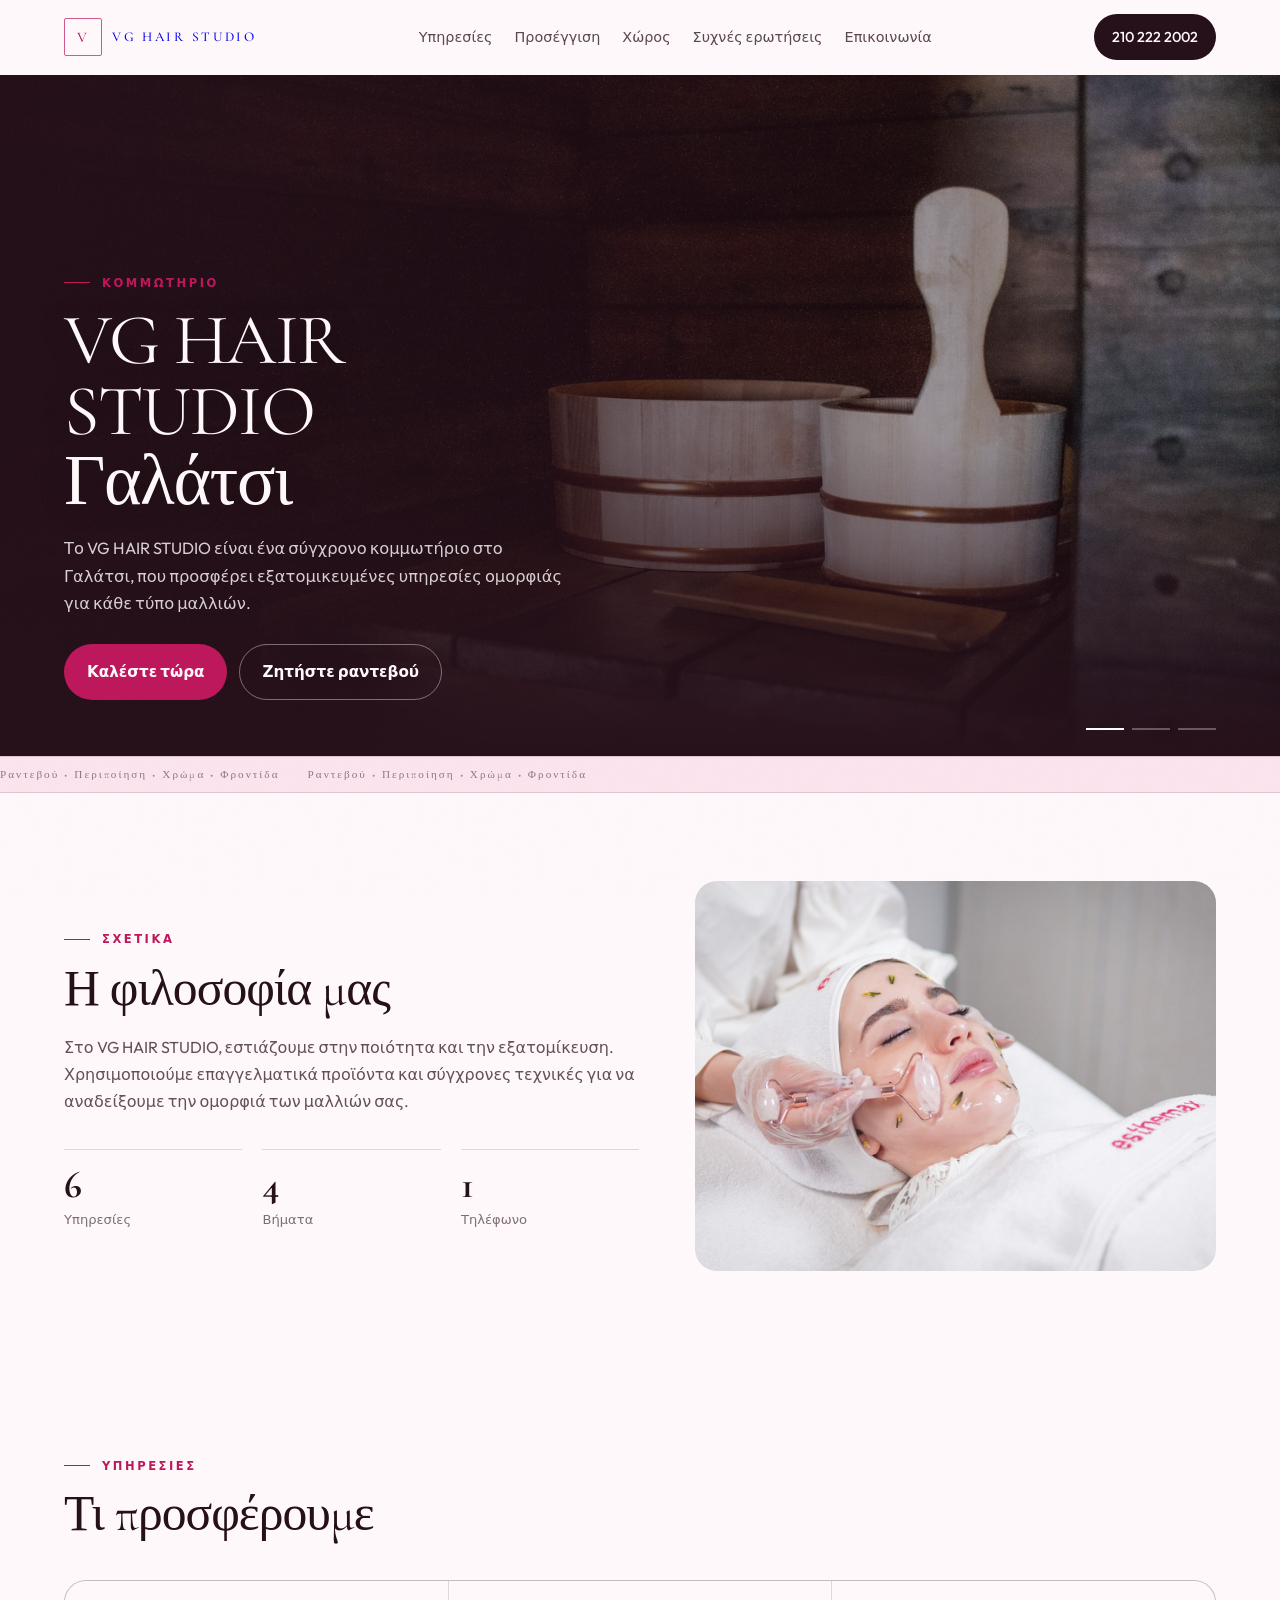
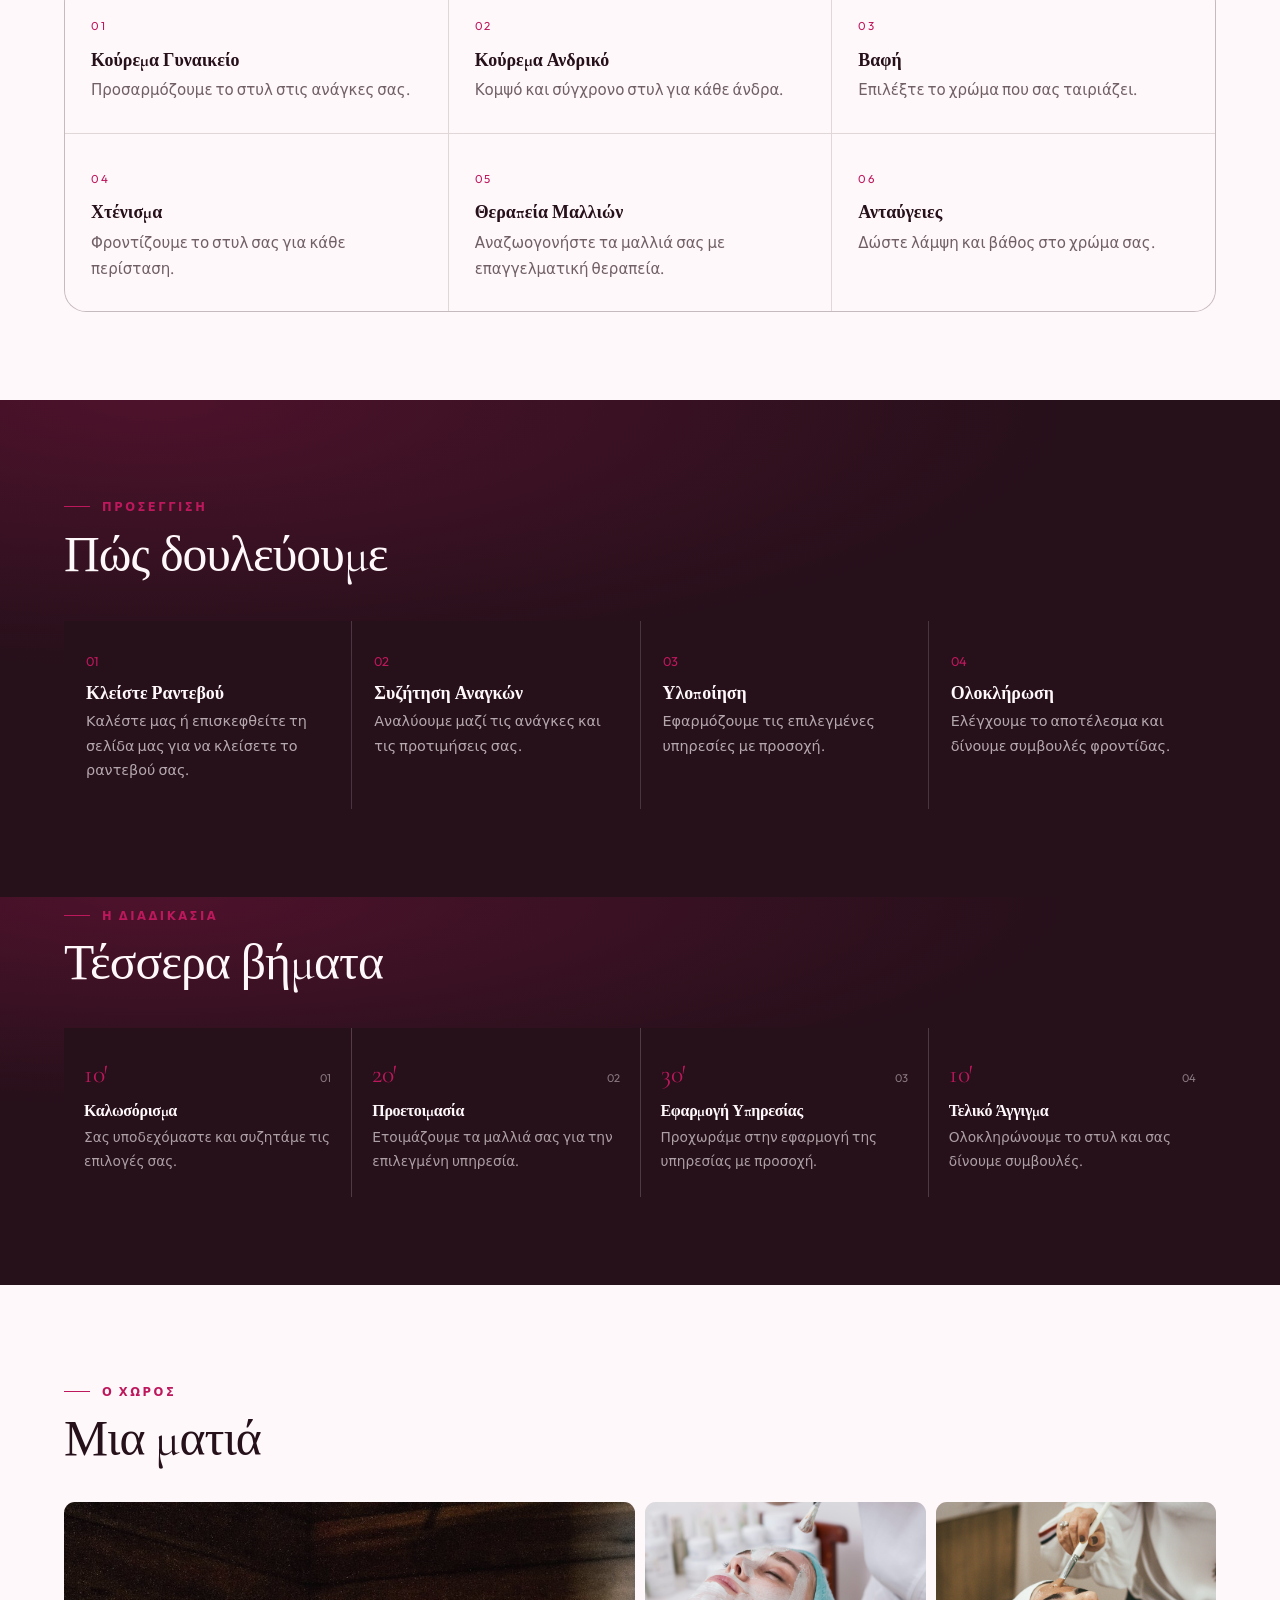
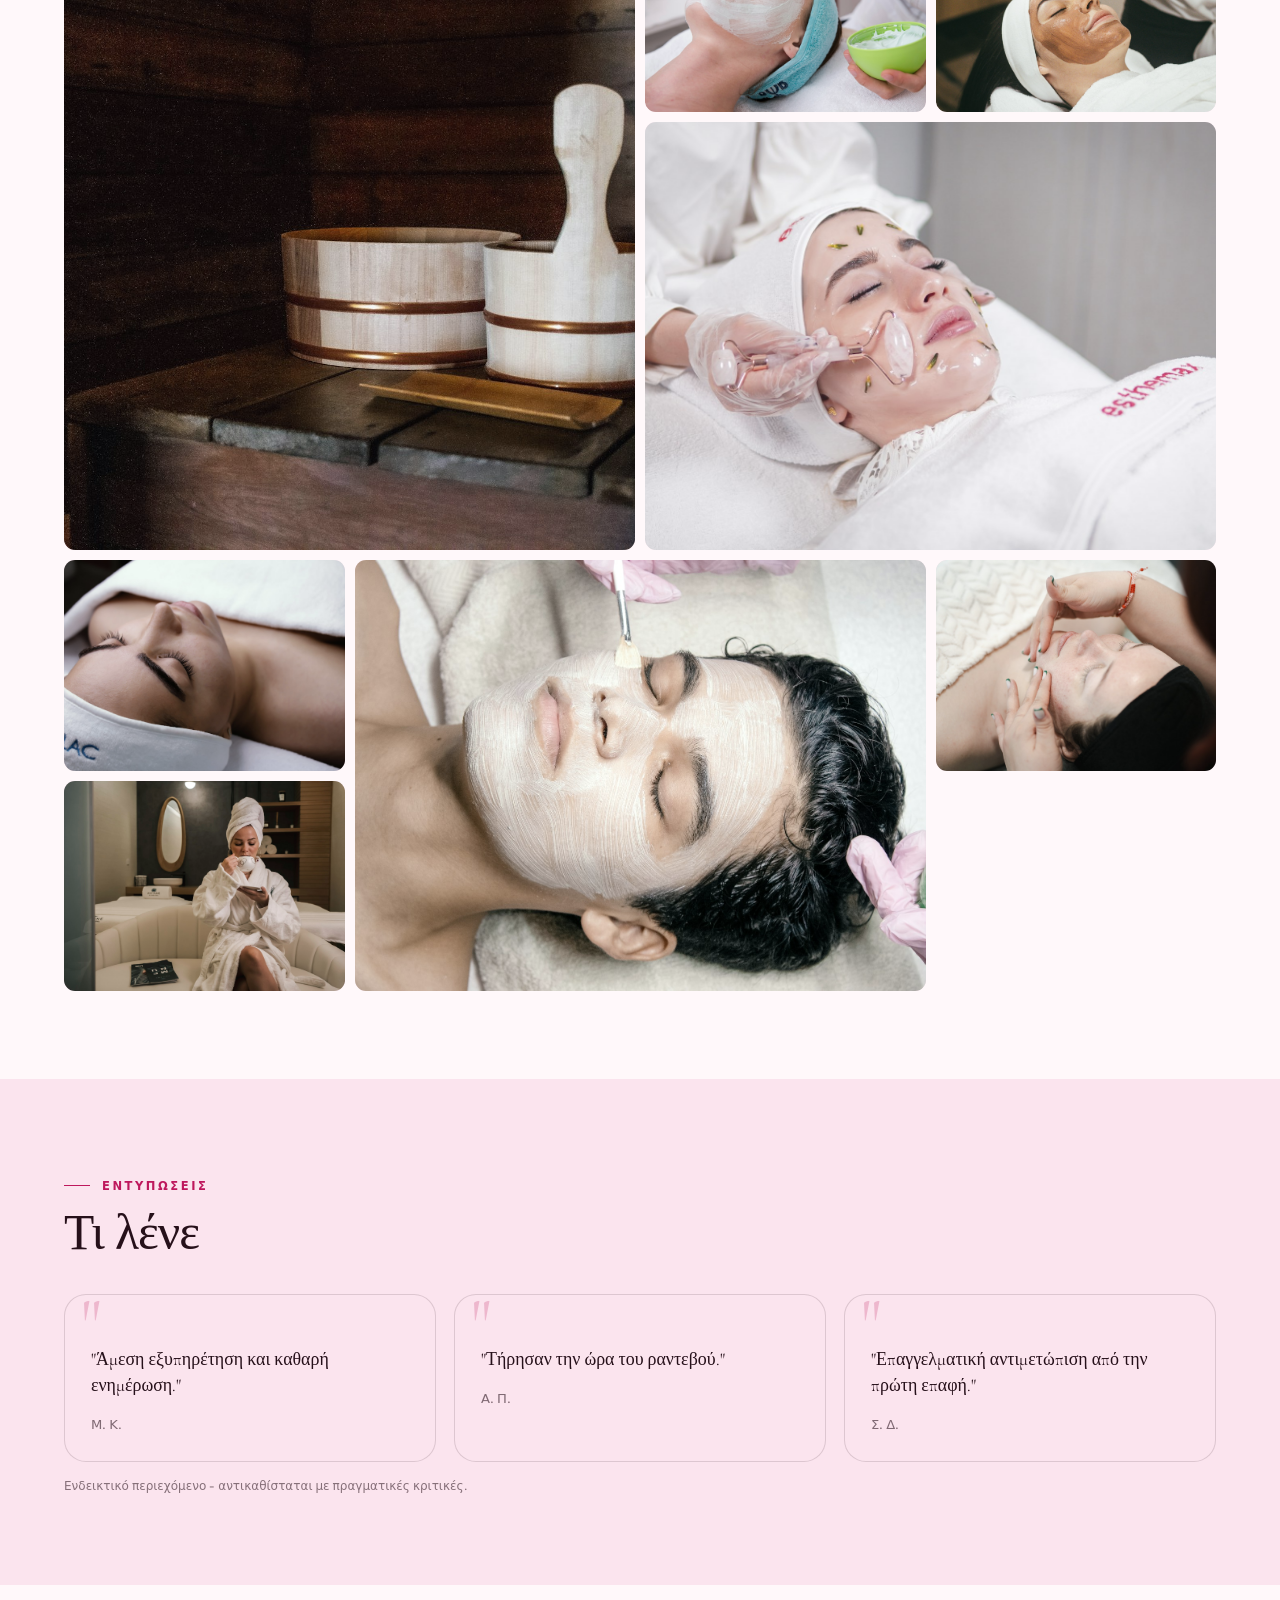
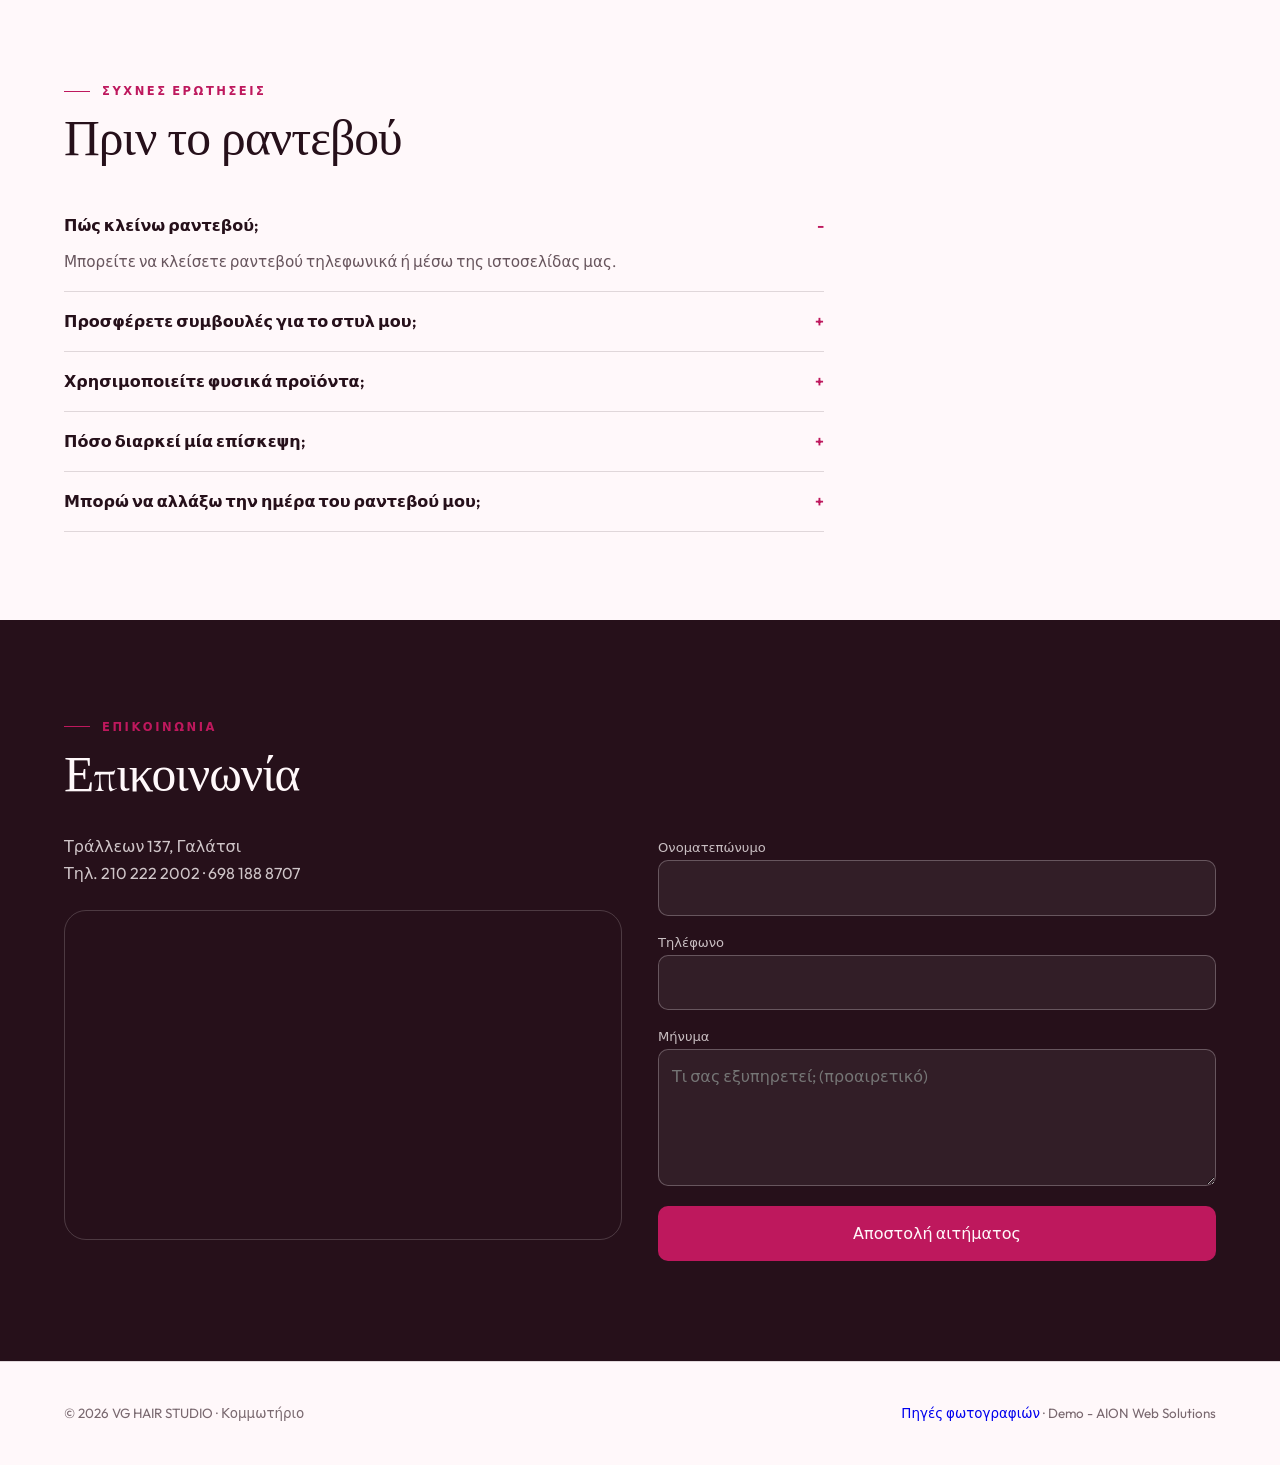
==== index.html @ d547a5a9 "deploy index.html" ====
<!doctype html>
<html lang="el"><head>
<meta charset="utf-8"><meta name="viewport" content="width=device-width, initial-scale=1">
<title>VG HAIR STUDIO - Κομμωτήριο στο Γαλάτσι</title>
<meta name="description" content="VG HAIR STUDIO, Κομμωτήριο - Τράλλεων 137, Γαλάτσι. Τηλέφωνο 210 222 2002.">
<meta name="theme-color" content="#26101a">
<meta property="og:title" content="VG HAIR STUDIO - Κομμωτήριο">
<meta property="og:description" content="Τράλλεων 137, Γαλάτσι">
<meta property="og:type" content="website">
<link rel="preconnect" href="https://fonts.googleapis.com"><link rel="preconnect" href="https://fonts.gstatic.com" crossorigin>
<link href="https://fonts.googleapis.com/css2?family=Cormorant+Garamond:ital,wght@0,400;0,600;1,400&family=Outfit:wght@300;400;500;600&display=swap" rel="stylesheet">
<link rel="icon" href="data:image/svg+xml,<svg xmlns='http://www.w3.org/2000/svg' viewBox='0 0 64 64'><rect width='64' height='64' rx='14' fill='%23be185d'/><text x='32' y='44' font-size='30' text-anchor='middle' fill='%23fff8fa' font-family='serif'>V</text></svg>">
<script type="application/ld+json">{"@context":"https://schema.org","@type":"LocalBusiness","name":"VG HAIR STUDIO","address":{"@type":"PostalAddress","streetAddress":"Τράλλεων 137, Γαλάτσι","addressLocality":"Γαλάτσι","addressCountry":"GR"}","telephone":"210 222 2002","url":""}</script>
<style>
:root{--ink:#26101a;--paper:#fff8fa;--accent:#be185d;--accent2:#831843;--soft:#fbe4ee;--line:color-mix(in srgb,var(--ink) 14%,transparent);--r:22px}
*{box-sizing:border-box}html{scroll-behavior:smooth}
body{margin:0;background:var(--paper);color:var(--ink);font-family:'Outfit', system-ui, sans-serif;line-height:1.7;-webkit-font-smoothing:antialiased;overflow-x:hidden}
img{display:block;max-width:100%}
.wrap{width:min(1180px,90vw);margin:0 auto}
h1,h2,h3,h4{font-family:'Cormorant Garamond', Georgia, serif;line-height:1.06;letter-spacing:-.02em;margin:0}
h1{font-size:clamp(2.4rem,5.6vw,4.6rem);font-weight:400}h1.long{font-size:clamp(2rem,4.4vw,3.5rem)}
h2{font-size:clamp(1.9rem,4vw,3.1rem);font-weight:400}
h3{font-size:1.12rem;letter-spacing:0}
p{margin:0}
.kicker{font-size:.72rem;letter-spacing:.22em;text-transform:uppercase;color:var(--accent);font-weight:600}
header{position:fixed;inset:0 0 auto;z-index:60;background:var(--paper);border-bottom:1px solid transparent;box-shadow:0 1px 0 color-mix(in srgb,var(--ink) 8%,transparent)}
.nav{display:flex;align-items:center;justify-content:space-between;gap:16px;padding:14px 0}
.wordmark{display:flex;align-items:center;gap:10px;font-family:'Cormorant Garamond', Georgia, serif;font-size:1.15rem;text-decoration:none}
.wm{width:38px;height:38px;border-radius:10px;background:var(--accent);color:var(--paper);display:grid;place-items:center;font-size:1.05rem}
.nav-links{display:flex;gap:22px;font-size:.9rem}
.nav-links a{text-decoration:none;color:color-mix(in srgb,var(--ink) 76%,transparent)}
.tel{display:inline-flex;align-items:center;gap:8px;background:var(--ink);color:var(--paper);text-decoration:none;padding:11px 18px;border-radius:999px;font-size:.9rem;font-weight:500;white-space:nowrap}
.nav-actions{display:flex;align-items:center;gap:10px}
.burger{display:none;width:42px;height:42px;border:1px solid var(--line);background:transparent;border-radius:10px;cursor:pointer;padding:0;position:relative;align-items:center;justify-content:center}
.burger span,.burger span::before,.burger span::after{display:block;width:18px;height:1.5px;background:var(--ink);content:'';position:absolute;transition:transform .3s ease,opacity .2s ease}
.burger span::before{top:-6px}.burger span::after{top:6px}
.burger[aria-expanded="true"] span{background:transparent}
.burger[aria-expanded="true"] span::before{transform:translateY(6px) rotate(45deg)}
.burger[aria-expanded="true"] span::after{transform:translateY(-6px) rotate(-45deg)}
.mobile-drawer{position:fixed;inset:68px 0 auto;z-index:59;background:var(--paper);border-bottom:1px solid var(--line);display:none;flex-direction:column;padding:10px 5vw 26px;gap:2px;box-shadow:0 18px 40px color-mix(in srgb,var(--ink) 12%,transparent)}
.mobile-drawer.on{display:flex}
.mobile-drawer a{text-decoration:none;color:var(--ink);padding:14px 0;border-bottom:1px solid var(--line);font-size:1rem}
.mobile-drawer a:last-child{border-bottom:0}
@media(max-width:820px){.nav-links{display:none}.burger{display:flex}}
.hero{position:relative;height:84vh;min-height:560px;display:grid;align-items:end;overflow:hidden;color:var(--paper)}
.slide{position:absolute;inset:0;opacity:0;transform:scale(1.04);transition:opacity 1.1s ease,transform 7s linear}
.slide.on{opacity:1;transform:scale(1)}
.slide img{width:100%;height:100%;object-fit:cover;filter:saturate(.75) contrast(1.02)}
.scrim{position:absolute;inset:0;background:linear-gradient(90deg,color-mix(in srgb,var(--ink) 92%,transparent) 0%,color-mix(in srgb,var(--ink) 62%,transparent) 46%,color-mix(in srgb,var(--ink) 12%,transparent) 100%),linear-gradient(0deg,var(--ink) 0%,transparent 42%)}
.hero-in{position:relative;z-index:2;padding-bottom:56px;width:100%}
.hero h1{max-width:15ch;margin:14px 0 18px}
.hero .lead{max-width:46ch;color:color-mix(in srgb,var(--paper) 82%,transparent);font-size:1.02rem}
.hero-cta{display:flex;gap:12px;flex-wrap:wrap;margin-top:26px}
.btn{display:inline-flex;align-items:center;gap:10px;padding:14px 22px;border-radius:999px;text-decoration:none;font-weight:600;font-size:.95rem;border:1px solid transparent;transition:.25s}
.btn.solid{background:var(--accent);color:var(--paper)}
.btn.line{border-color:color-mix(in srgb,var(--paper) 40%,transparent);color:var(--paper)}
.btn:hover{transform:translateY(-4px)}
.dots{position:absolute;right:max(5vw,24px);bottom:26px;display:flex;gap:8px;z-index:3}
.dots button{width:38px;height:2px;background:rgba(255,255,255,.30);border:0;padding:0;cursor:pointer}
.dots button.on{background:#fff}
.marquee{border-block:1px solid var(--line);overflow:hidden;background:var(--soft)}
.marquee-track{display:flex;gap:28px;width:max-content;padding:14px 0;animation:mq 26s linear infinite;font-family:'Cormorant Garamond', Georgia, serif;font-size:1rem;color:color-mix(in srgb,var(--ink) 88%,transparent)}
.marquee-track i{color:var(--accent);font-style:normal}
@keyframes mq{to{transform:translateX(-50%)}}
@media(prefers-reduced-motion:reduce){.marquee-track{animation:none}}
@media(prefers-reduced-motion:reduce){.reveal{opacity:1!important;transform:none!important;transition:none!important}.stagger>*{opacity:1!important;transform:none!important;transition:none!important}}
section{padding:88px 0}
.reveal{opacity:0;transform:translateY(24px);transition:opacity .7s ease,transform .7s ease}
.reveal.in{opacity:1;transform:none}
/* stagger 80ms — children fade in sequentially */
.stagger>*{opacity:0;transform:translateY(18px);transition:opacity .6s cubic-bezier(.22,.61,.36,1),transform .6s cubic-bezier(.22,.61,.36,1)}
.stagger.in>*{opacity:1;transform:none}
.stagger.in>*:nth-child(1){transition-delay:0ms}
.stagger.in>*:nth-child(2){transition-delay:80ms}
.stagger.in>*:nth-child(3){transition-delay:160ms}
.stagger.in>*:nth-child(4){transition-delay:240ms}
.stagger.in>*:nth-child(5){transition-delay:320ms}
.stagger.in>*:nth-child(6){transition-delay:400ms}
.stagger.in>*:nth-child(7){transition-delay:480ms}
.stagger.in>*:nth-child(8){transition-delay:560ms}
.stagger.in>*:nth-child(9){transition-delay:640ms}
.about{display:grid;grid-template-columns:1.05fr .95fr;gap:56px;align-items:center}
@media(max-width:900px){.about{grid-template-columns:1fr;gap:32px}}
.about-media{position:relative;aspect-ratio:4/3;border-radius:var(--r);overflow:hidden}
.about-media img{position:absolute;inset:0;width:100%;height:100%;object-fit:cover;opacity:0;transition:opacity 1.2s ease}
.about-media img.on{opacity:1}
.svc-grid{display:grid;grid-template-columns:repeat(3,1fr);gap:1px;background:var(--line);border:1px solid var(--line);border-radius:var(--r);overflow:hidden;margin-top:40px}
@media(max-width:900px){.svc-grid{grid-template-columns:1fr 1fr}}
@media(max-width:560px){.svc-grid{grid-template-columns:1fr}}
.svc{background:var(--paper);padding:30px 26px}
.svc-n{font-size:.72rem;color:var(--accent);letter-spacing:.16em}
.svc h3{margin:12px 0 8px}.svc p{color:color-mix(in srgb,var(--ink) 66%,transparent);font-size:.94rem}
.dark{background:var(--ink);color:var(--paper);position:relative;overflow:hidden}
.dark::before{content:'';position:absolute;inset:0;background:radial-gradient(120% 90% at 12% 0%,color-mix(in srgb,var(--accent) 26%,transparent),transparent 60%)}
.dark .wrap{position:relative}
.steps{display:grid;grid-template-columns:repeat(4,1fr);gap:1px;background:color-mix(in srgb,var(--paper) 16%,transparent);margin-top:40px}
@media(max-width:900px){.steps{grid-template-columns:1fr 1fr}}
.step{background:var(--ink);padding:26px 22px}
.step-n{color:var(--accent);font-size:.8rem}
.step h3{color:var(--paper);margin:10px 0 6px}
.step p{color:color-mix(in srgb,var(--paper) 66%,transparent);font-size:.9rem}
.tl-grid{display:grid;grid-template-columns:repeat(4,1fr);gap:1px;background:color-mix(in srgb,var(--paper) 18%,transparent);margin-top:38px}
@media(max-width:900px){.tl-grid{grid-template-columns:1fr 1fr}}
.tl{background:var(--ink);padding:24px 20px;position:relative;overflow:hidden}
.tl::after{content:'';position:absolute;left:0;bottom:0;height:2px;width:0;background:var(--accent);transition:width .5s}
.tl:hover::after{width:100%}
.tl-top{display:flex;justify-content:space-between;align-items:baseline}
.tl-h{font-family:'Cormorant Garamond', Georgia, serif;font-size:1.6rem;color:var(--accent)}
.tl-n{font-size:.7rem;color:color-mix(in srgb,var(--paper) 45%,transparent)}
.tl h4{color:var(--paper);margin:8px 0 6px;font-size:1rem}
.tl p{color:color-mix(in srgb,var(--paper) 62%,transparent);font-size:.86rem}
.stats{display:grid;grid-template-columns:repeat(3,1fr);gap:20px;margin-top:34px}
.stat{border-top:1px solid var(--line);padding-top:16px}
.stat b{display:block;font-family:'Cormorant Garamond', Georgia, serif;font-size:2.4rem;line-height:1}
.stat span{font-size:.82rem;color:color-mix(in srgb,var(--ink) 60%,transparent)}
.gallery{display:grid;grid-template-columns:repeat(4,1fr);gap:10px;margin-top:36px}
.g1{grid-column:span 2;grid-row:span 2}.g4{grid-column:span 2}
@media(max-width:900px){.gallery{grid-template-columns:repeat(2,1fr)}.g1,.g4{grid-column:span 2;grid-row:auto}}
.g-item{position:relative;overflow:hidden;border:0;padding:0;background:var(--soft);cursor:zoom-in;border-radius:calc(var(--r) / 2);aspect-ratio:4/3}
.g1 .g-item,.g1{aspect-ratio:auto}
.g-item img{width:100%;height:100%;object-fit:cover;transition:transform .6s,filter .6s;filter:saturate(.8)}
.g-item:hover img{transform:scale(1.05);filter:saturate(1)}
.quotes{display:grid;grid-template-columns:repeat(3,1fr);gap:18px;margin-top:34px}
@media(max-width:900px){.quotes{display:flex;overflow-x:auto;scroll-snap-type:x mandatory;gap:14px;scrollbar-width:none}.quotes::-webkit-scrollbar{display:none}.quotes .quote{flex:0 0 88%;scroll-snap-align:center}}
.quote{margin:0;background:var(--soft);border:1px solid var(--line);border-radius:var(--r);padding:26px}
.quote blockquote{margin:0;font-family:'Cormorant Garamond', Georgia, serif;font-size:1.12rem;line-height:1.45}
.quote figcaption{margin-top:14px;font-size:.82rem;color:color-mix(in srgb,var(--ink) 58%,transparent)}
.demo-note{font-size:.75rem;color:color-mix(in srgb,var(--ink) 55%,transparent);margin-top:14px}
.faq{max-width:760px;margin-top:30px}
details{border-bottom:1px solid var(--line);padding:16px 0}
summary{cursor:pointer;font-weight:600;list-style:none;display:flex;justify-content:space-between;gap:12px}
summary::after{content:'+';color:var(--accent)}
details[open] summary::after{content:'-'}
details p{margin-top:10px;color:color-mix(in srgb,var(--ink) 70%,transparent);font-size:.95rem}
.contact{background:var(--ink);color:var(--paper)}
.cgrid{display:grid;grid-template-columns:1fr 1fr;gap:36px;margin-top:32px}
@media(max-width:900px){.cgrid{grid-template-columns:1fr}}
form{display:grid;gap:12px}
label{font-size:.82rem;color:color-mix(in srgb,var(--paper) 75%,transparent)}
input,textarea{width:100%;padding:13px;border-radius:10px;border:1px solid color-mix(in srgb,var(--paper) 26%,transparent);background:color-mix(in srgb,var(--paper) 6%,transparent);color:var(--paper);font:inherit}
button.send{padding:14px;border-radius:10px;border:0;background:var(--accent);color:var(--paper);font-weight:700;font:inherit;cursor:pointer}
.map{border-radius:var(--r);overflow:hidden;border:1px solid color-mix(in srgb,var(--paper) 18%,transparent);min-height:320px}
.map iframe{width:100%;height:100%;min-height:320px;border:0;filter:grayscale(.35) contrast(1.05)}
footer{padding:40px 0;border-top:1px solid var(--line);font-size:.84rem;color:color-mix(in srgb,var(--ink) 62%,transparent)}
.frow{display:flex;justify-content:space-between;gap:14px;flex-wrap:wrap}
.callbar{position:fixed;bottom:0;left:0;right:0;z-index:70;display:none;background:var(--accent);color:var(--paper);text-align:center;padding:14px;text-decoration:none;font-weight:600}
@media(max-width:820px){.callbar{display:block}body{padding-bottom:52px}}
.lb{position:fixed;inset:0;background:color-mix(in srgb,var(--ink) 92%,transparent);display:none;place-items:center;z-index:90;padding:24px}
.lb.on{display:grid}
.lb img{max-height:86vh;max-width:92vw;border-radius:8px}
.lb button{position:absolute;top:18px;right:22px;background:none;border:0;color:var(--paper);font-size:2rem;cursor:pointer}

/* refinement */
body::after{content:'';position:fixed;inset:0;pointer-events:none;z-index:1;opacity:.03;background-image:url("data:image/svg+xml;utf8,<svg xmlns='http://www.w3.org/2000/svg' width='140' height='140'><filter id='n'><feTurbulence type='fractalNoise' baseFrequency='.85' numOctaves='3'/></filter><rect width='140' height='140' filter='url(%23n)' opacity='.55'/></svg>")}
.wordmark{font-size:.84rem;letter-spacing:.2em;text-transform:uppercase;font-weight:500}
.wm{background:transparent;border:1px solid color-mix(in srgb,var(--accent) 70%,transparent);color:var(--accent);font-size:.92rem;border-radius:2px}
h1{line-height:.98}
.kicker{display:inline-flex;align-items:center;gap:12px}
.kicker::before{content:'';width:26px;height:1px;background:var(--accent);display:inline-block}
.marquee-track{font-size:.7rem;letter-spacing:.18em;opacity:.58;padding:8px 0}
.svc,.step,.tl,.quote,.stat,.svc-grid,.quote{transition:background .35s ease,transform .35s ease,box-shadow .35s ease}
.svc:hover{background:color-mix(in srgb,var(--soft) 70%,var(--paper));transform:translateY(-4px);box-shadow:0 10px 28px -18px color-mix(in srgb,var(--ink) 55%,transparent)}
.step:hover,.tl:hover{transform:translateY(-4px)}
.quote:hover{transform:translateY(-4px);box-shadow:0 10px 28px -18px color-mix(in srgb,var(--ink) 45%,transparent)}
.stat:hover{transform:translateY(-4px)}
.quote{position:relative;overflow:hidden}
.quote::before{content:'"';position:absolute;top:-6px;left:16px;font-family:'Cormorant Garamond', Georgia, serif;font-size:4.4rem;line-height:1;color:var(--accent);opacity:.22}
.quote blockquote{position:relative;padding-top:26px}
.g-item::after{content:'';position:absolute;inset:0;background:linear-gradient(0deg,rgba(0,0,0,.30),transparent 58%);opacity:0;transition:opacity .4s}
.g-item:hover::after{opacity:1}
:focus-visible{outline:2px solid var(--accent);outline-offset:3px;border-radius:2px}
.hero h1{text-shadow:0 2px 30px rgba(0,0,0,.25)}
</style></head>
<body>
<header><div class="wrap nav">
  <a class="wordmark" href="#top"><span class="wm">V</span>VG HAIR STUDIO</a>
  <nav class="nav-links"><a href="#ypiresies">Υπηρεσίες</a><a href="#proseggisi">Προσέγγιση</a><a href="#gallery">Χώρος</a><a href="#faq">Συχνές ερωτήσεις</a><a href="#epikoinonia">Επικοινωνία</a></nav>
  <div class="nav-actions">
    <a class="tel" href="tel:2102222002">210 222 2002</a>
    <button class="burger" id="burger" aria-label="Μενού" aria-expanded="false" aria-controls="mdrawer"><span></span></button>
  </div>
</div></header>
<div class="mobile-drawer" id="mdrawer">
  <a href="#ypiresies">Υπηρεσίες</a><a href="#proseggisi">Προσέγγιση</a><a href="#gallery">Χώρος</a><a href="#faq">Συχνές ερωτήσεις</a><a href="#epikoinonia">Επικοινωνία</a><a href="tel:2102222002">Καλέστε 210 222 2002</a>
</div>

<div class="hero" id="top">
  <div class="slide on"><img src="img/beauty-u13.jpg" alt="VG HAIR STUDIO" ><div class="scrim"></div></div><div class="slide "><img src="img/beauty-u15.jpg" alt="VG HAIR STUDIO" loading="lazy"><div class="scrim"></div></div><div class="slide "><img src="img/beauty-u17.jpg" alt="VG HAIR STUDIO" loading="lazy"><div class="scrim"></div></div>
  <div class="hero-in"><div class="wrap">
    <span class="kicker">Κομμωτήριο</span>
    <h1 class="">VG HAIR STUDIO<br>Γαλάτσι</h1>
    <p class="lead">Το VG HAIR STUDIO είναι ένα σύγχρονο κομμωτήριο στο Γαλάτσι, που προσφέρει εξατομικευμένες υπηρεσίες ομορφιάς για κάθε τύπο μαλλιών.</p>
    <div class="hero-cta"><a class="btn solid" href="tel:2102222002">Καλέστε τώρα</a><a class="btn line" href="#epikoinonia">Ζητήστε ραντεβού</a></div>
  </div></div>
  <div class="dots"><button class="on" aria-label="Διαφάνεια 1"></button><button class="" aria-label="Διαφάνεια 2"></button><button class="" aria-label="Διαφάνεια 3"></button></div>
</div>

<div class="marquee"><div class="marquee-track"><span>Ραντεβού <i>◆</i> Περιποίηση <i>◆</i> Χρώμα <i>◆</i> Φροντίδα</span><span>Ραντεβού <i>◆</i> Περιποίηση <i>◆</i> Χρώμα <i>◆</i> Φροντίδα</span></div></div>

<section class="about-wrap"><div class="wrap about reveal">
  <div><span class="kicker">Σχετικά</span><h2 style="margin:14px 0 18px">Η φιλοσοφία μας</h2>
  <p style="color:color-mix(in srgb,var(--ink) 72%,transparent)">Στο VG HAIR STUDIO, εστιάζουμε στην ποιότητα και την εξατομίκευση. Χρησιμοποιούμε επαγγελματικά προϊόντα και σύγχρονες τεχνικές για να αναδείξουμε την ομορφιά των μαλλιών σας.</p>
  <div class="stats"><div class="stat"><b>6</b><span>Υπηρεσίες</span></div><div class="stat"><b>4</b><span>Βήματα</span></div><div class="stat"><b>1</b><span>Τηλέφωνο</span></div></div></div>
  <div class="about-media" id="aboutMedia"><img src="img/beauty-u19.jpg" alt="" class="on" loading="eager"><img src="img/beauty-u21.jpg" alt="" class="" loading="lazy"><img src="img/beauty-u23.jpg" alt="" class="" loading="lazy"></div>
</div></section>

<section id="ypiresies"><div class="wrap reveal"><span class="kicker">Υπηρεσίες</span><h2 style="margin-top:12px">Τι προσφέρουμε</h2>
<div class="svc-grid stagger"><article class="svc"><span class="svc-n">01</span><h3>Κούρεμα Γυναικείο</h3><p>Προσαρμόζουμε το στυλ στις ανάγκες σας.</p></article><article class="svc"><span class="svc-n">02</span><h3>Κούρεμα Ανδρικό</h3><p>Κομψό και σύγχρονο στυλ για κάθε άνδρα.</p></article><article class="svc"><span class="svc-n">03</span><h3>Βαφή</h3><p>Επιλέξτε το χρώμα που σας ταιριάζει.</p></article><article class="svc"><span class="svc-n">04</span><h3>Χτένισμα</h3><p>Φροντίζουμε το στυλ σας για κάθε περίσταση.</p></article><article class="svc"><span class="svc-n">05</span><h3>Θεραπεία Μαλλιών</h3><p>Αναζωογονήστε τα μαλλιά σας με επαγγελματική θεραπεία.</p></article><article class="svc"><span class="svc-n">06</span><h3>Ανταύγειες</h3><p>Δώστε λάμψη και βάθος στο χρώμα σας.</p></article></div></div></section>

<section class="dark" id="proseggisi"><div class="wrap reveal"><span class="kicker">Προσέγγιση</span><h2 style="color:var(--paper);margin-top:12px">Πώς δουλεύουμε</h2>
<div class="steps stagger"><div class="step"><span class="step-n">01</span><h3>Κλείστε Ραντεβού</h3><p>Καλέστε μας ή επισκεφθείτε τη σελίδα μας για να κλείσετε το ραντεβού σας.</p></div><div class="step"><span class="step-n">02</span><h3>Συζήτηση Αναγκών</h3><p>Αναλύουμε μαζί τις ανάγκες και τις προτιμήσεις σας.</p></div><div class="step"><span class="step-n">03</span><h3>Υλοποίηση</h3><p>Εφαρμόζουμε τις επιλεγμένες υπηρεσίες με προσοχή.</p></div><div class="step"><span class="step-n">04</span><h3>Ολοκλήρωση</h3><p>Ελέγχουμε το αποτέλεσμα και δίνουμε συμβουλές φροντίδας.</p></div></div></div></section>

<section class="dark" style="padding-top:0"><div class="wrap reveal"><span class="kicker">Η διαδικασία</span><h2 style="color:var(--paper);margin-top:12px">Τέσσερα βήματα</h2>
<div class="tl-grid stagger"><div class="tl"><div class="tl-top"><span class="tl-h">10′</span><span class="tl-n">01</span></div><h4>Καλωσόρισμα</h4><p>Σας υποδεχόμαστε και συζητάμε τις επιλογές σας.</p></div><div class="tl"><div class="tl-top"><span class="tl-h">20′</span><span class="tl-n">02</span></div><h4>Προετοιμασία</h4><p>Ετοιμάζουμε τα μαλλιά σας για την επιλεγμένη υπηρεσία.</p></div><div class="tl"><div class="tl-top"><span class="tl-h">30′</span><span class="tl-n">03</span></div><h4>Εφαρμογή Υπηρεσίας</h4><p>Προχωράμε στην εφαρμογή της υπηρεσίας με προσοχή.</p></div><div class="tl"><div class="tl-top"><span class="tl-h">10′</span><span class="tl-n">04</span></div><h4>Τελικό Άγγιγμα</h4><p>Ολοκληρώνουμε το στυλ και σας δίνουμε συμβουλές.</p></div></div></div></section>

<section id="gallery"><div class="wrap reveal"><span class="kicker">Ο χώρος</span><h2 style="margin-top:12px">Μια ματιά</h2>
<div class="gallery"><button class="g-item g1" data-src="img/beauty-u13.jpg" aria-label="Φωτογραφία 1"><img src="img/beauty-u13.jpg" alt="VG HAIR STUDIO - φωτογραφία 1" loading="eager"></button><button class="g-item g2" data-src="img/beauty-u15.jpg" aria-label="Φωτογραφία 2"><img src="img/beauty-u15.jpg" alt="VG HAIR STUDIO - φωτογραφία 2" loading="eager"></button><button class="g-item g3" data-src="img/beauty-u17.jpg" aria-label="Φωτογραφία 3"><img src="img/beauty-u17.jpg" alt="VG HAIR STUDIO - φωτογραφία 3" loading="eager"></button><button class="g-item g4" data-src="img/beauty-u19.jpg" aria-label="Φωτογραφία 4"><img src="img/beauty-u19.jpg" alt="VG HAIR STUDIO - φωτογραφία 4" loading="lazy"></button><button class="g-item g5" data-src="img/beauty-u21.jpg" aria-label="Φωτογραφία 5"><img src="img/beauty-u21.jpg" alt="VG HAIR STUDIO - φωτογραφία 5" loading="lazy"></button><button class="g-item g1" data-src="img/beauty-u23.jpg" aria-label="Φωτογραφία 6"><img src="img/beauty-u23.jpg" alt="VG HAIR STUDIO - φωτογραφία 6" loading="lazy"></button><button class="g-item g2" data-src="img/beauty-u25.jpg" aria-label="Φωτογραφία 7"><img src="img/beauty-u25.jpg" alt="VG HAIR STUDIO - φωτογραφία 7" loading="lazy"></button><button class="g-item g3" data-src="img/beauty-u27.jpg" aria-label="Φωτογραφία 8"><img src="img/beauty-u27.jpg" alt="VG HAIR STUDIO - φωτογραφία 8" loading="lazy"></button></div></div></section>

<section style="background:var(--soft)"><div class="wrap reveal"><span class="kicker">Εντυπώσεις</span><h2 style="margin-top:12px">Τι λένε</h2>
<div class="quotes stagger"><figure class="quote"><blockquote>"Άμεση εξυπηρέτηση και καθαρή ενημέρωση."</blockquote><figcaption>Μ. Κ.</figcaption></figure><figure class="quote"><blockquote>"Τήρησαν την ώρα του ραντεβού."</blockquote><figcaption>Α. Π.</figcaption></figure><figure class="quote"><blockquote>"Επαγγελματική αντιμετώπιση από την πρώτη επαφή."</blockquote><figcaption>Σ. Δ.</figcaption></figure></div><p class="demo-note">Ενδεικτικό περιεχόμενο - αντικαθίσταται με πραγματικές κριτικές.</p></div></section>

<section id="faq"><div class="wrap reveal"><span class="kicker">Συχνές ερωτήσεις</span><h2 style="margin-top:12px">Πριν το ραντεβού</h2><div class="faq"><details open><summary>Πώς κλείνω ραντεβού;</summary><p>Μπορείτε να κλείσετε ραντεβού τηλεφωνικά ή μέσω της ιστοσελίδας μας.</p></details><details ><summary>Προσφέρετε συμβουλές για το στυλ μου;</summary><p>Ναι, προσφέρουμε εξατομικευμένες συμβουλές για το καλύτερο αποτέλεσμα.</p></details><details ><summary>Χρησιμοποιείτε φυσικά προϊόντα;</summary><p>Χρησιμοποιούμε επαγγελματικά προϊόντα υψηλής ποιότητας, με σεβασμό στα μαλλιά και το περιβάλλον.</p></details><details ><summary>Πόσο διαρκεί μία επίσκεψη;</summary><p>Η διάρκεια εξαρτάται από την υπηρεσία, αλλά συνήθως κυμαίνεται από 30 έως 90 λεπτά.</p></details><details ><summary>Μπορώ να αλλάξω την ημέρα του ραντεβού μου;</summary><p>Ναι, μπορείτε να τροποποιήσετε το ραντεβού σας, απλώς επικοινωνήστε μαζί μας.</p></details></div></div></section>

<section class="contact" id="epikoinonia"><div class="wrap reveal"><span class="kicker">Επικοινωνία</span><h2 style="color:var(--paper);margin-top:12px">Επικοινωνία</h2>
<div class="cgrid"><div>
  <p style="color:color-mix(in srgb,var(--paper) 78%,transparent)">Τράλλεων 137, Γαλάτσι<br>Τηλ. 210 222 2002 · 698 188 8707</p>
  <div class="map" style="margin-top:22px"><iframe src="https://www.google.com/maps?q=%CE%A4%CF%81%CE%AC%CE%BB%CE%BB%CE%B5%CF%89%CE%BD%20137%2C%20%CE%93%CE%B1%CE%BB%CE%AC%CF%84%CF%83%CE%B9&output=embed" loading="lazy" title="Χάρτης"></iframe></div>
</div>
<form id="f" novalidate>
  <div><label for="n">Ονοματεπώνυμο</label><input id="n" name="name" required autocomplete="name"></div>
  <div><label for="p">Τηλέφωνο</label><input id="p" name="phone" required inputmode="tel" autocomplete="tel"></div>
  <div><label for="m">Μήνυμα</label><textarea id="m" name="message" rows="4" placeholder="Τι σας εξυπηρετεί; (προαιρετικό)"></textarea></div>
  <input type="text" name="_honey" tabindex="-1" autocomplete="off" style="position:absolute;left:-9999px">
  <button class="send" type="submit">Αποστολή αιτήματος</button>
  <p id="st" style="font-size:.82rem;color:color-mix(in srgb,var(--paper) 65%,transparent)" role="status"></p>
</form></div></div></section>

<footer><div class="wrap frow">
  <span>© <span id="y"></span> VG HAIR STUDIO · Κομμωτήριο</span>
  <span><a href="credits.html" style="text-decoration:none">Πηγές φωτογραφιών</a> · Demo - AION Web Solutions</span>
</div></footer>
<a class="callbar" href="tel:2102222002">Καλέστε 210 222 2002</a>
<div class="lb" id="lb"><button aria-label="Κλείσιμο">×</button><img alt=""></div>
<script>
(function(){
  var d=document; d.getElementById('y').textContent=new Date().getFullYear();
  var slides=[].slice.call(d.querySelectorAll('.slide')), dots=[].slice.call(d.querySelectorAll('.dots button')), i=0, t;
  function go(n){slides[i].classList.remove('on');dots[i].classList.remove('on');i=n;slides[i].classList.add('on');dots[i].classList.add('on');}
  function loop(){t=setInterval(function(){go((i+1)%slides.length)},6000)}
  dots.forEach(function(b,k){b.addEventListener('click',function(){clearInterval(t);go(k);loop()})});
  var hero=d.querySelector('.hero');
  hero.addEventListener('mouseenter',function(){clearInterval(t)});
  hero.addEventListener('mouseleave',loop);
  if(slides.length>1) loop();
  // parallax (ήπιο 0.12x, hero)
  if(!matchMedia('(prefers-reduced-motion: reduce)').matches){var px=function(){var y=window.scrollY;if(y<window.innerHeight){[].slice.call(d.querySelectorAll('.slide img')).forEach(function(im){im.style.transform='translateY('+(y*0.12)+'px) scale(1.02)'})}};window.addEventListener('scroll',px,{passive:true});}
  var about=[].slice.call(d.querySelectorAll('#aboutMedia img')), ai=0;
  if(about.length>1) setInterval(function(){about[ai].classList.remove('on');ai=(ai+1)%about.length;about[ai].classList.add('on')},4000);
  var io=new IntersectionObserver(function(es){es.forEach(function(e){if(e.isIntersecting){e.target.classList.add('in');io.unobserve(e.target)}})},{rootMargin:'0px 0px -8% 0px',threshold:0.08});
  [].slice.call(d.querySelectorAll('.reveal,.stagger')).forEach(function(el){io.observe(el)});
  // burger menu (mobile)
  var bg=d.getElementById('burger'), mdw=d.getElementById('mdrawer');
  function mclose(){bg.setAttribute('aria-expanded','false');mdw.classList.remove('on')}
  bg.addEventListener('click',function(){var open=bg.getAttribute('aria-expanded')==='true';bg.setAttribute('aria-expanded',String(!open));mdw.classList.toggle('on',!open)});
  [].slice.call(mdw.querySelectorAll('a')).forEach(function(a){a.addEventListener('click',mclose)});
  d.addEventListener('keydown',function(e){if(e.key==='Escape')mclose()});
  window.addEventListener('resize',function(){if(window.innerWidth>820)mclose()});
  var lb=d.getElementById('lb'), lbImg=lb.querySelector('img');
  d.querySelectorAll('.g-item').forEach(function(b){b.addEventListener('click',function(){lbImg.src=b.dataset.src;lb.classList.add('on')})});
  lb.addEventListener('click',function(e){if(e.target!==lbImg)lb.classList.remove('on')});
  d.addEventListener('keydown',function(e){if(e.key==='Escape')lb.classList.remove('on')});
  d.querySelectorAll('details').forEach(function(x){x.addEventListener('toggle',function(){if(x.open)d.querySelectorAll('details').forEach(function(o){if(o!==x)o.open=false})})});
  // testimonials carousel (mobile, autoplay 5s)
  var qq=d.querySelector('.quotes');
  if(qq && matchMedia('(max-width:900px)').matches && !matchMedia('(prefers-reduced-motion: reduce)').matches){
    var qi=0, qs=qq.children, qt;
    function qgo(n){qi=(n+qs.length)%qs.length;qq.scrollTo({left:qs[qi].offsetLeft-qq.offsetLeft,behavior:'smooth'})}
    function qloop(){qt=setInterval(function(){qgo(qi+1)},5000)}
    qloop();
    qq.addEventListener('mouseenter',function(){clearInterval(qt)});
    qq.addEventListener('mouseleave',qloop);
  }
  var f=d.getElementById('f'), st=d.getElementById('st');
  f.addEventListener('submit',async function(e){e.preventDefault();st.textContent='';
    var n=f.name.value.trim(),p=f.phone.value.trim(),m=f.message.value.trim();
    if(f._honey.value)return;
    if(n.length<2){st.textContent='Συμπληρώστε το όνομά σας.';return}
    if(!/^[0-9+()\s-]{8,}$/.test(p)){st.textContent='Συμπληρώστε έγκυρο τηλέφωνο.';return}
    st.textContent='Αποστολή...';
    try{var r=await fetch('https://formsubmit.co/ajax/info@aionweb.gr',{method:'POST',headers:{'Content-Type':'application/json','Accept':'application/json'},body:JSON.stringify({_subject:'Νέο αίτημα - VG HAIR STUDIO (demo)',name:n,phone:p,message:m,_template:'table'})});
      if(!r.ok)throw 0;st.textContent='Το αίτημα στάλθηκε. Θα επικοινωνήσουμε.';f.reset();
    }catch(x){st.textContent='Δεν ολοκληρώθηκε. Καλέστε τηλεφωνικά.'}
  });
})();
</script>
</body></html>
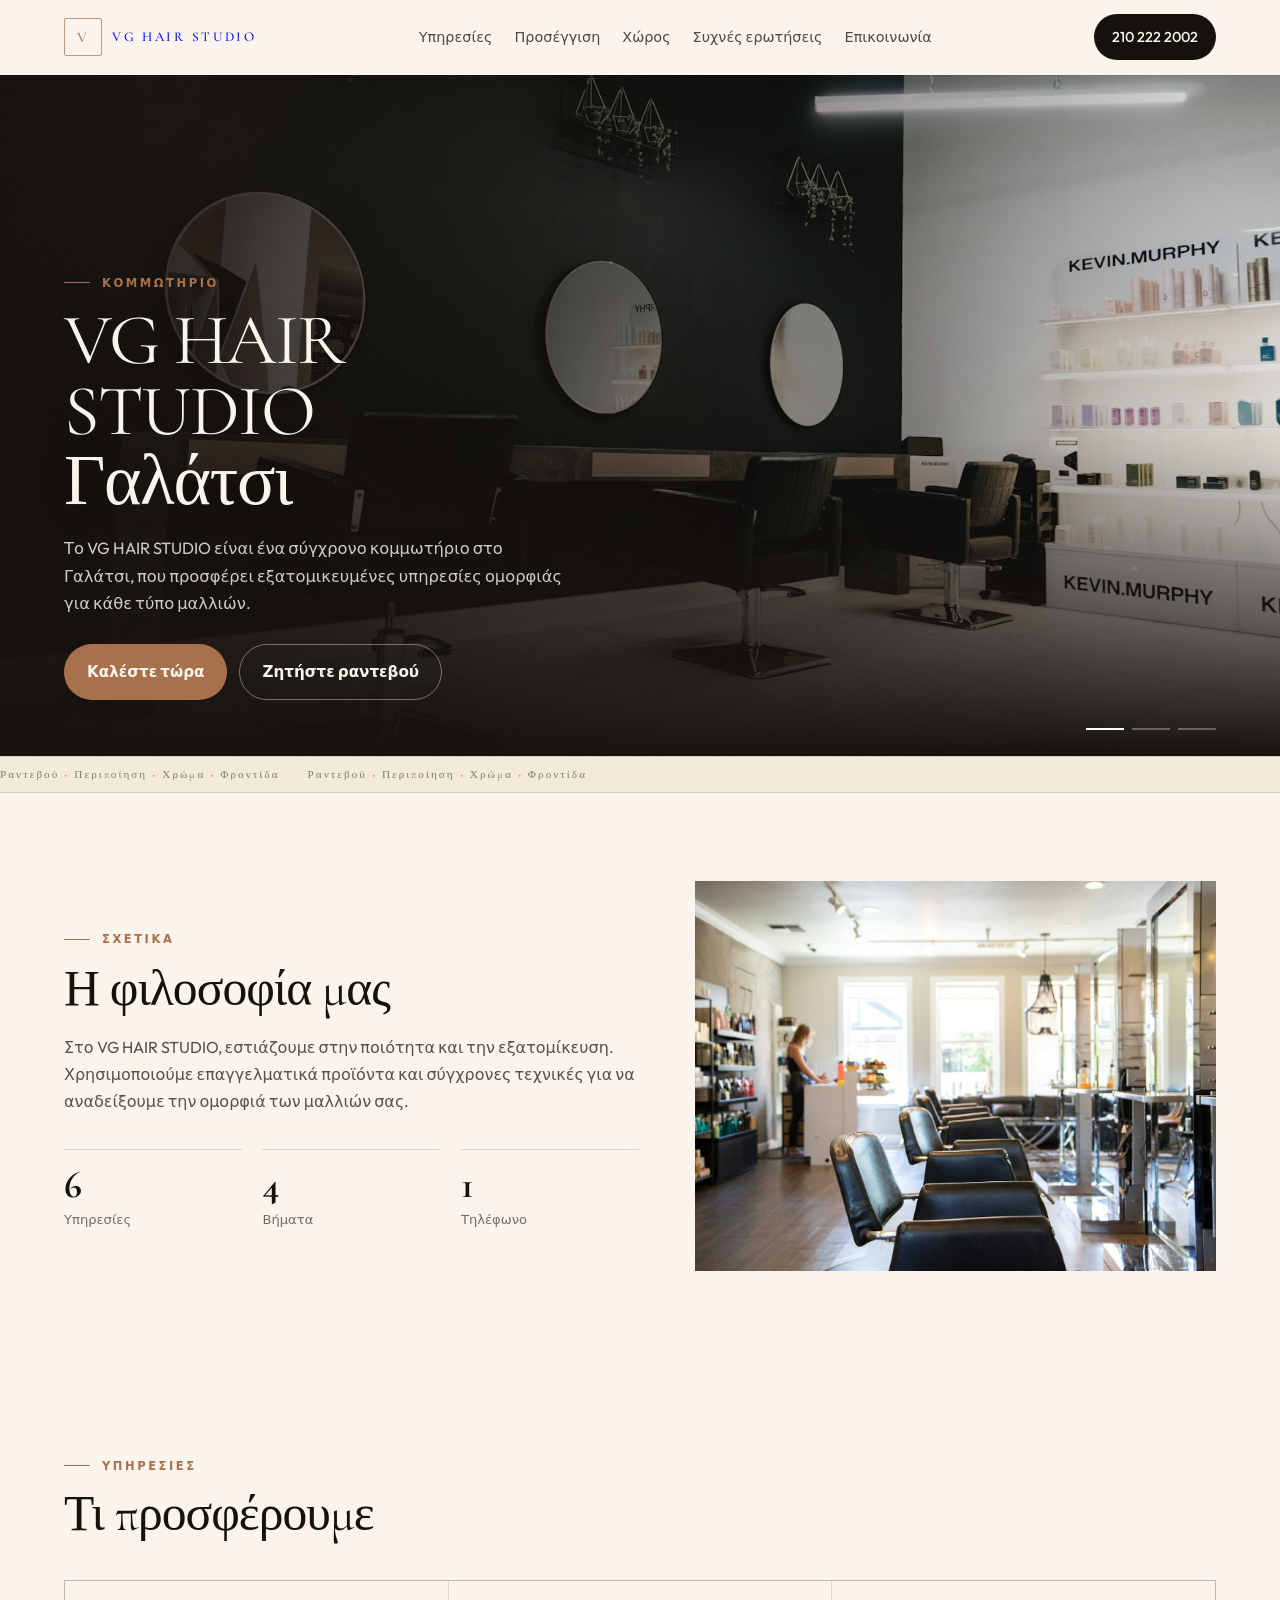
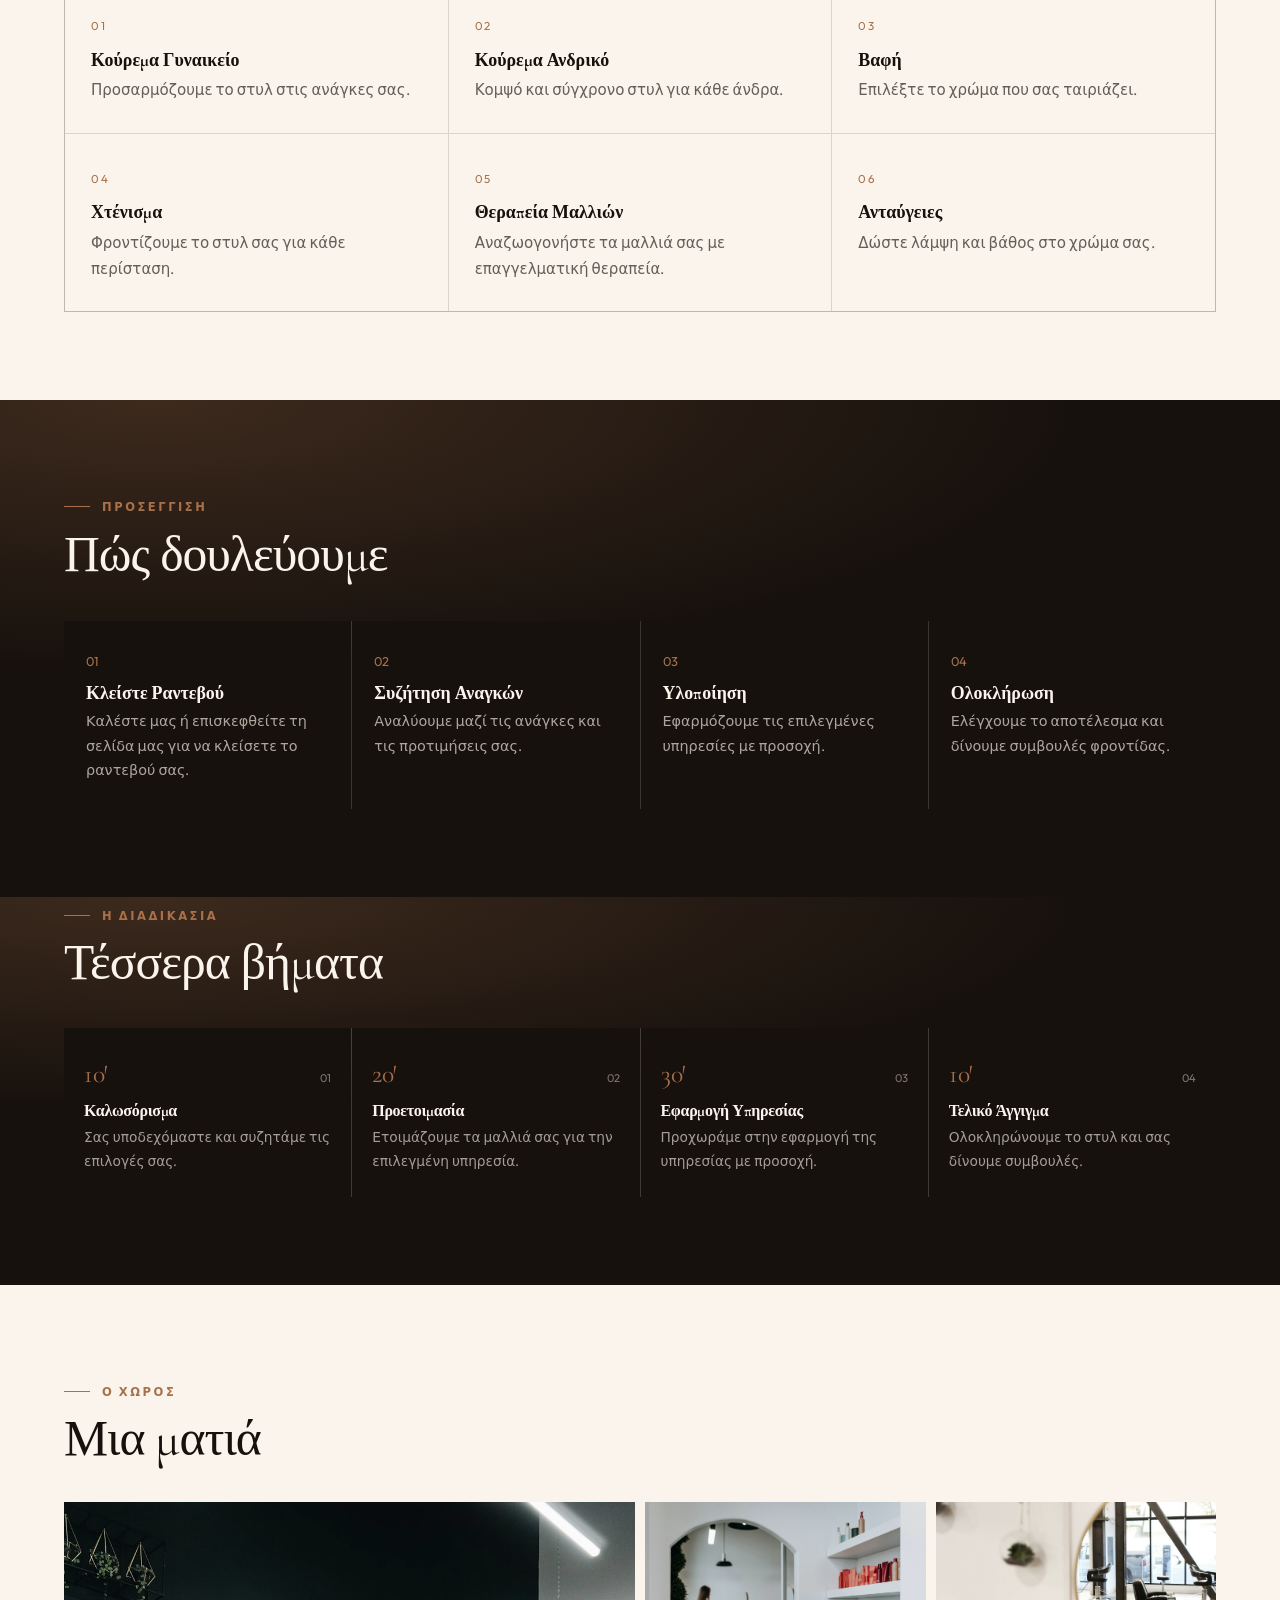
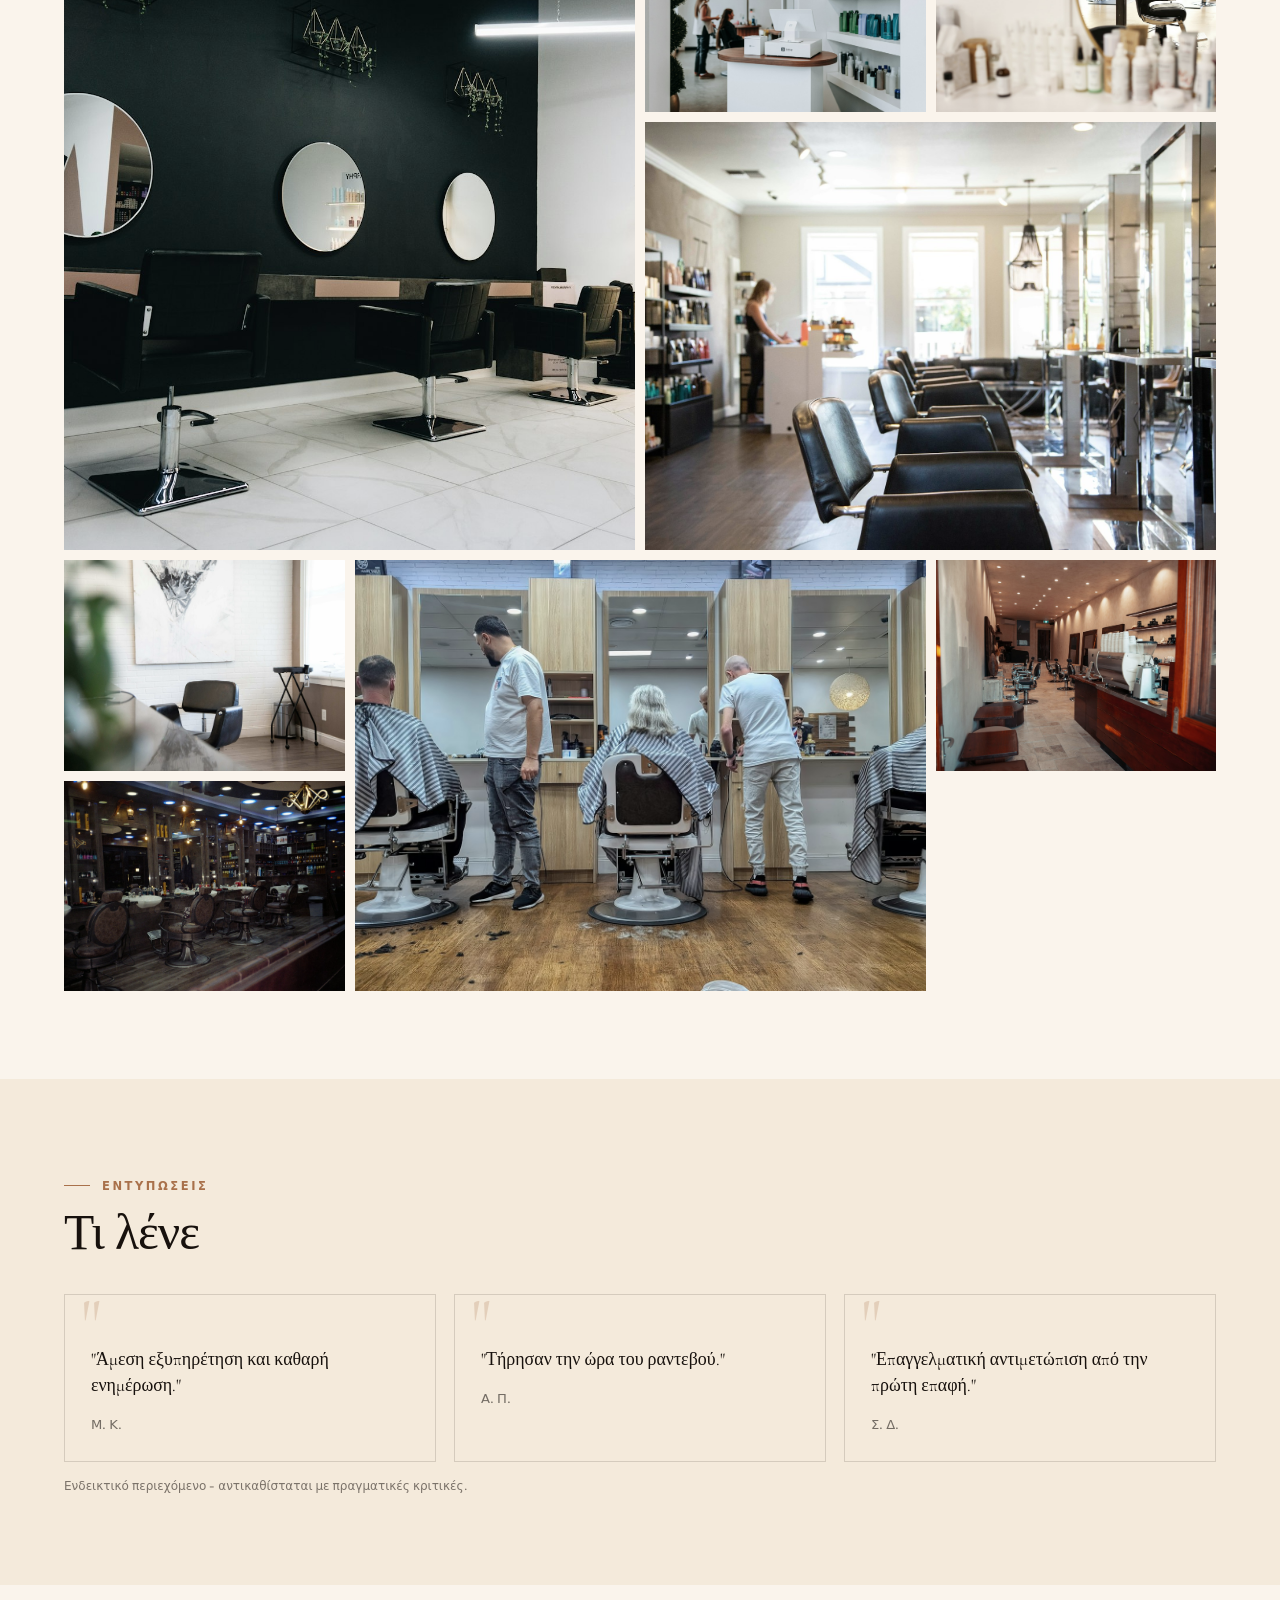
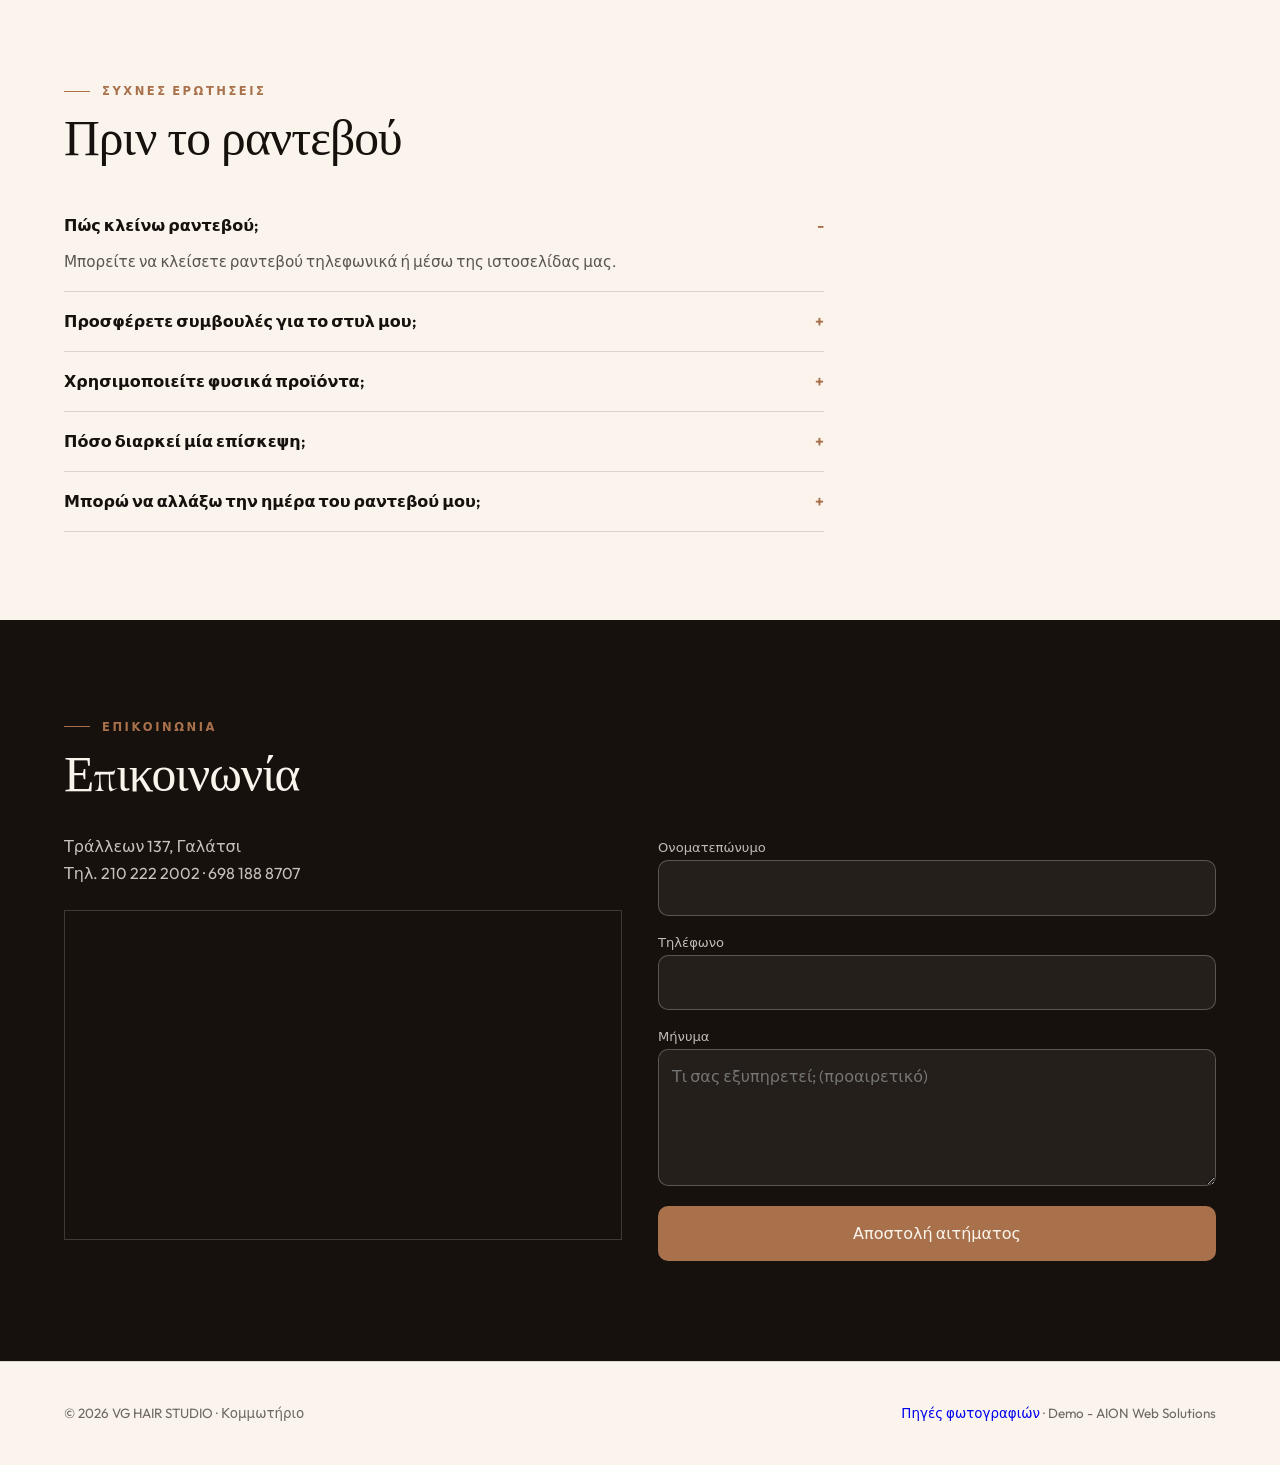
==== commit 18463811: "update index.html" ====
--- a/index.html
+++ b/index.html
@@ -3,16 +3,16 @@
 <meta charset="utf-8"><meta name="viewport" content="width=device-width, initial-scale=1">
 <title>VG HAIR STUDIO - Κομμωτήριο στο Γαλάτσι</title>
 <meta name="description" content="VG HAIR STUDIO, Κομμωτήριο - Τράλλεων 137, Γαλάτσι. Τηλέφωνο 210 222 2002.">
-<meta name="theme-color" content="#26101a">
+<meta name="theme-color" content="#17110D">
 <meta property="og:title" content="VG HAIR STUDIO - Κομμωτήριο">
 <meta property="og:description" content="Τράλλεων 137, Γαλάτσι">
 <meta property="og:type" content="website">
 <link rel="preconnect" href="https://fonts.googleapis.com"><link rel="preconnect" href="https://fonts.gstatic.com" crossorigin>
 <link href="https://fonts.googleapis.com/css2?family=Cormorant+Garamond:ital,wght@0,400;0,600;1,400&family=Outfit:wght@300;400;500;600&display=swap" rel="stylesheet">
-<link rel="icon" href="data:image/svg+xml,<svg xmlns='http://www.w3.org/2000/svg' viewBox='0 0 64 64'><rect width='64' height='64' rx='14' fill='%23be185d'/><text x='32' y='44' font-size='30' text-anchor='middle' fill='%23fff8fa' font-family='serif'>V</text></svg>">
+<link rel="icon" href="data:image/svg+xml,<svg xmlns='http://www.w3.org/2000/svg' viewBox='0 0 64 64'><rect width='64' height='64' rx='14' fill='%23A9714B'/><text x='32' y='44' font-size='30' text-anchor='middle' fill='%23FAF4EC' font-family='serif'>V</text></svg>">
 <script type="application/ld+json">{"@context":"https://schema.org","@type":"LocalBusiness","name":"VG HAIR STUDIO","address":{"@type":"PostalAddress","streetAddress":"Τράλλεων 137, Γαλάτσι","addressLocality":"Γαλάτσι","addressCountry":"GR"}","telephone":"210 222 2002","url":""}</script>
 <style>
-:root{--ink:#26101a;--paper:#fff8fa;--accent:#be185d;--accent2:#831843;--soft:#fbe4ee;--line:color-mix(in srgb,var(--ink) 14%,transparent);--r:22px}
+:root{--ink:#17110D;--paper:#FAF4EC;--accent:#A9714B;--accent2:#3D2E22;--soft:#F4EADB;--line:color-mix(in srgb,var(--ink) 14%,transparent);--r:0px}
 *{box-sizing:border-box}html{scroll-behavior:smooth}
 body{margin:0;background:var(--paper);color:var(--ink);font-family:'Outfit', system-ui, sans-serif;line-height:1.7;-webkit-font-smoothing:antialiased;overflow-x:hidden}
 img{display:block;max-width:100%}
@@ -185,7 +185,7 @@
 </div>
 
 <div class="hero" id="top">
-  <div class="slide on"><img src="img/beauty-u13.jpg" alt="VG HAIR STUDIO" ><div class="scrim"></div></div><div class="slide "><img src="img/beauty-u15.jpg" alt="VG HAIR STUDIO" loading="lazy"><div class="scrim"></div></div><div class="slide "><img src="img/beauty-u17.jpg" alt="VG HAIR STUDIO" loading="lazy"><div class="scrim"></div></div>
+  <div class="slide on"><img src="img/hair-u01.jpg" alt="VG HAIR STUDIO" ><div class="scrim"></div></div><div class="slide "><img src="img/hair-u07.jpg" alt="VG HAIR STUDIO" loading="lazy"><div class="scrim"></div></div><div class="slide "><img src="img/hair-u03.jpg" alt="VG HAIR STUDIO" loading="lazy"><div class="scrim"></div></div>
   <div class="hero-in"><div class="wrap">
     <span class="kicker">Κομμωτήριο</span>
     <h1 class="">VG HAIR STUDIO<br>Γαλάτσι</h1>
@@ -201,7 +201,7 @@
   <div><span class="kicker">Σχετικά</span><h2 style="margin:14px 0 18px">Η φιλοσοφία μας</h2>
   <p style="color:color-mix(in srgb,var(--ink) 72%,transparent)">Στο VG HAIR STUDIO, εστιάζουμε στην ποιότητα και την εξατομίκευση. Χρησιμοποιούμε επαγγελματικά προϊόντα και σύγχρονες τεχνικές για να αναδείξουμε την ομορφιά των μαλλιών σας.</p>
   <div class="stats"><div class="stat"><b>6</b><span>Υπηρεσίες</span></div><div class="stat"><b>4</b><span>Βήματα</span></div><div class="stat"><b>1</b><span>Τηλέφωνο</span></div></div></div>
-  <div class="about-media" id="aboutMedia"><img src="img/beauty-u19.jpg" alt="" class="on" loading="eager"><img src="img/beauty-u21.jpg" alt="" class="" loading="lazy"><img src="img/beauty-u23.jpg" alt="" class="" loading="lazy"></div>
+  <div class="about-media" id="aboutMedia"><img src="img/hair-u05.jpg" alt="" class="on" loading="eager"><img src="img/hair-u09.jpg" alt="" class="" loading="lazy"><img src="img/hair-u11.jpg" alt="" class="" loading="lazy"></div>
 </div></section>
 
 <section id="ypiresies"><div class="wrap reveal"><span class="kicker">Υπηρεσίες</span><h2 style="margin-top:12px">Τι προσφέρουμε</h2>
@@ -214,7 +214,7 @@
 <div class="tl-grid stagger"><div class="tl"><div class="tl-top"><span class="tl-h">10′</span><span class="tl-n">01</span></div><h4>Καλωσόρισμα</h4><p>Σας υποδεχόμαστε και συζητάμε τις επιλογές σας.</p></div><div class="tl"><div class="tl-top"><span class="tl-h">20′</span><span class="tl-n">02</span></div><h4>Προετοιμασία</h4><p>Ετοιμάζουμε τα μαλλιά σας για την επιλεγμένη υπηρεσία.</p></div><div class="tl"><div class="tl-top"><span class="tl-h">30′</span><span class="tl-n">03</span></div><h4>Εφαρμογή Υπηρεσίας</h4><p>Προχωράμε στην εφαρμογή της υπηρεσίας με προσοχή.</p></div><div class="tl"><div class="tl-top"><span class="tl-h">10′</span><span class="tl-n">04</span></div><h4>Τελικό Άγγιγμα</h4><p>Ολοκληρώνουμε το στυλ και σας δίνουμε συμβουλές.</p></div></div></div></section>
 
 <section id="gallery"><div class="wrap reveal"><span class="kicker">Ο χώρος</span><h2 style="margin-top:12px">Μια ματιά</h2>
-<div class="gallery"><button class="g-item g1" data-src="img/beauty-u13.jpg" aria-label="Φωτογραφία 1"><img src="img/beauty-u13.jpg" alt="VG HAIR STUDIO - φωτογραφία 1" loading="eager"></button><button class="g-item g2" data-src="img/beauty-u15.jpg" aria-label="Φωτογραφία 2"><img src="img/beauty-u15.jpg" alt="VG HAIR STUDIO - φωτογραφία 2" loading="eager"></button><button class="g-item g3" data-src="img/beauty-u17.jpg" aria-label="Φωτογραφία 3"><img src="img/beauty-u17.jpg" alt="VG HAIR STUDIO - φωτογραφία 3" loading="eager"></button><button class="g-item g4" data-src="img/beauty-u19.jpg" aria-label="Φωτογραφία 4"><img src="img/beauty-u19.jpg" alt="VG HAIR STUDIO - φωτογραφία 4" loading="lazy"></button><button class="g-item g5" data-src="img/beauty-u21.jpg" aria-label="Φωτογραφία 5"><img src="img/beauty-u21.jpg" alt="VG HAIR STUDIO - φωτογραφία 5" loading="lazy"></button><button class="g-item g1" data-src="img/beauty-u23.jpg" aria-label="Φωτογραφία 6"><img src="img/beauty-u23.jpg" alt="VG HAIR STUDIO - φωτογραφία 6" loading="lazy"></button><button class="g-item g2" data-src="img/beauty-u25.jpg" aria-label="Φωτογραφία 7"><img src="img/beauty-u25.jpg" alt="VG HAIR STUDIO - φωτογραφία 7" loading="lazy"></button><button class="g-item g3" data-src="img/beauty-u27.jpg" aria-label="Φωτογραφία 8"><img src="img/beauty-u27.jpg" alt="VG HAIR STUDIO - φωτογραφία 8" loading="lazy"></button></div></div></section>
+<div class="gallery"><button class="g-item g1" data-src="img/hair-u01.jpg" aria-label="Φωτογραφία 1"><img src="img/hair-u01.jpg" alt="VG HAIR STUDIO - φωτογραφία 1" loading="eager"></button><button class="g-item g2" data-src="img/hair-u07.jpg" aria-label="Φωτογραφία 2"><img src="img/hair-u07.jpg" alt="VG HAIR STUDIO - φωτογραφία 2" loading="eager"></button><button class="g-item g3" data-src="img/hair-u03.jpg" aria-label="Φωτογραφία 3"><img src="img/hair-u03.jpg" alt="VG HAIR STUDIO - φωτογραφία 3" loading="eager"></button><button class="g-item g4" data-src="img/hair-u05.jpg" aria-label="Φωτογραφία 4"><img src="img/hair-u05.jpg" alt="VG HAIR STUDIO - φωτογραφία 4" loading="lazy"></button><button class="g-item g5" data-src="img/hair-u09.jpg" aria-label="Φωτογραφία 5"><img src="img/hair-u09.jpg" alt="VG HAIR STUDIO - φωτογραφία 5" loading="lazy"></button><button class="g-item g1" data-src="img/hair-u11.jpg" aria-label="Φωτογραφία 6"><img src="img/hair-u11.jpg" alt="VG HAIR STUDIO - φωτογραφία 6" loading="lazy"></button><button class="g-item g2" data-src="img/hair-u13.jpg" aria-label="Φωτογραφία 7"><img src="img/hair-u13.jpg" alt="VG HAIR STUDIO - φωτογραφία 7" loading="lazy"></button><button class="g-item g3" data-src="img/hair-u15.jpg" aria-label="Φωτογραφία 8"><img src="img/hair-u15.jpg" alt="VG HAIR STUDIO - φωτογραφία 8" loading="lazy"></button></div></div></section>
 
 <section style="background:var(--soft)"><div class="wrap reveal"><span class="kicker">Εντυπώσεις</span><h2 style="margin-top:12px">Τι λένε</h2>
 <div class="quotes stagger"><figure class="quote"><blockquote>"Άμεση εξυπηρέτηση και καθαρή ενημέρωση."</blockquote><figcaption>Μ. Κ.</figcaption></figure><figure class="quote"><blockquote>"Τήρησαν την ώρα του ραντεβού."</blockquote><figcaption>Α. Π.</figcaption></figure><figure class="quote"><blockquote>"Επαγγελματική αντιμετώπιση από την πρώτη επαφή."</blockquote><figcaption>Σ. Δ.</figcaption></figure></div><p class="demo-note">Ενδεικτικό περιεχόμενο - αντικαθίσταται με πραγματικές κριτικές.</p></div></section>
